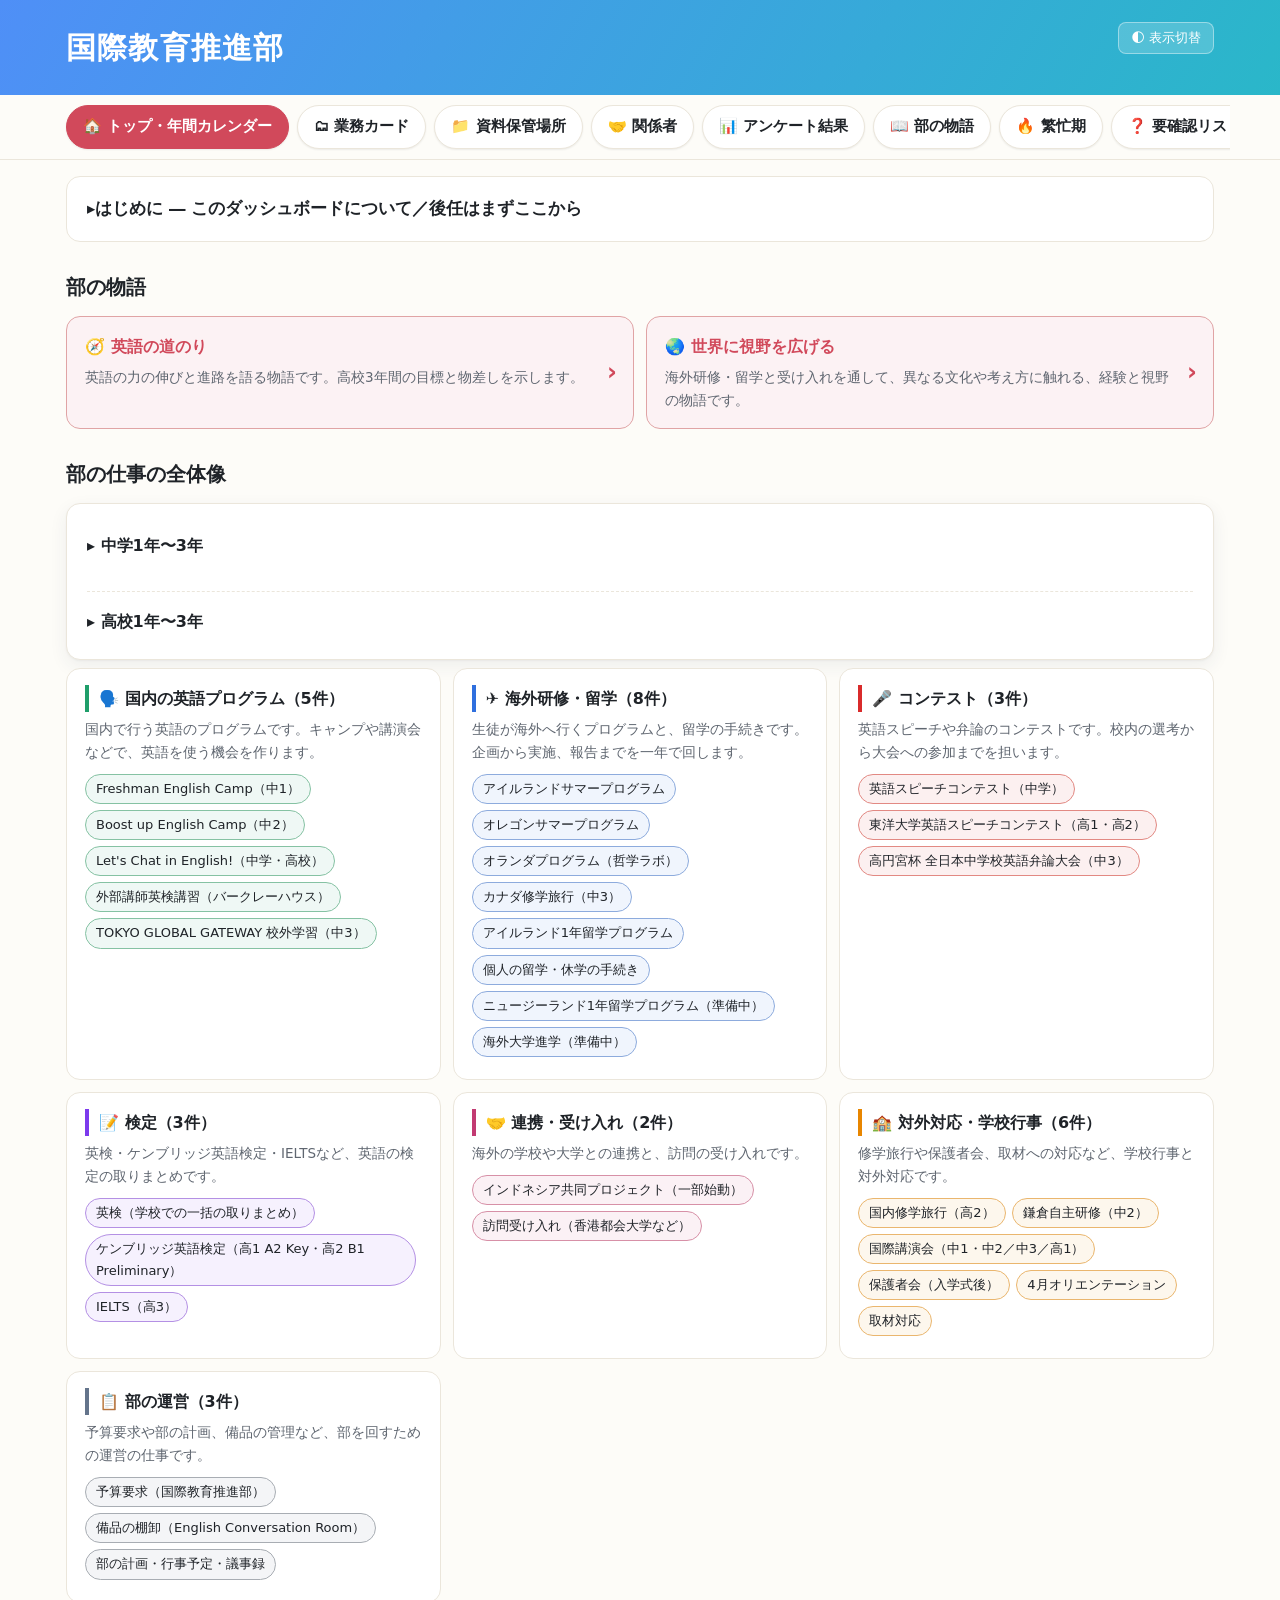
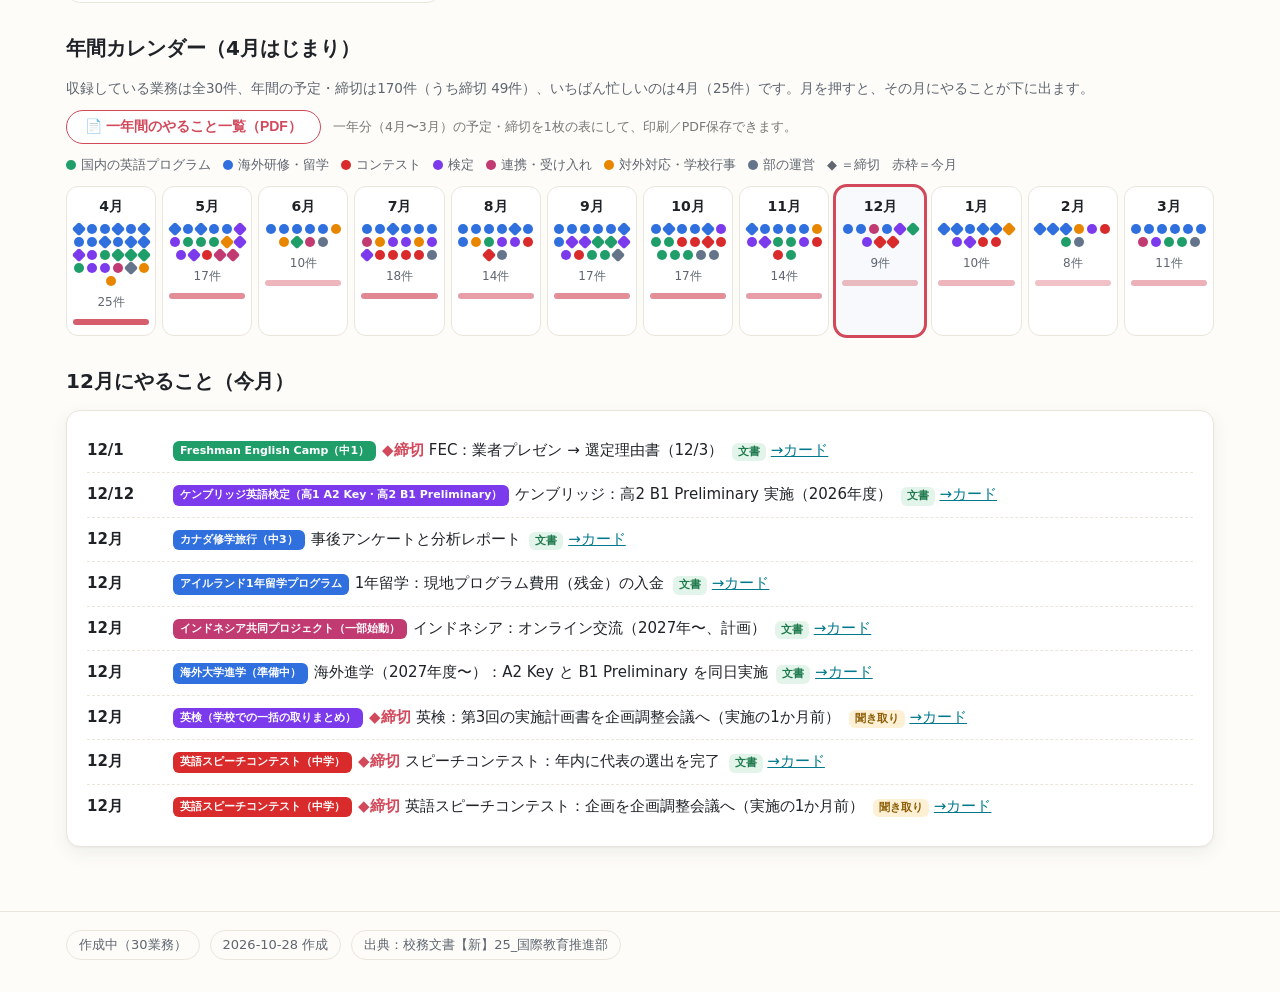
==== hdb-96WJHQErrHXxQ9Q8/kokusai.html @ f2237bbc "Publish handover dashboards" ====
<!doctype html>
<html lang="ja">
<head>
<meta charset="utf-8">
<meta name="viewport" content="width=device-width, initial-scale=1">
<title>国際教育推進部</title>
<link rel="icon" type="image/svg+xml" href="data:image/svg+xml,%3Csvg%20xmlns%3D%27http%3A%2F%2Fwww.w3.org%2F2000%2Fsvg%27%20viewBox%3D%270%200%2064%2064%27%3E%3Cdefs%3E%3ClinearGradient%20id%3D%27g%27%20x1%3D%270%27%20y1%3D%270%27%20x2%3D%271%27%20y2%3D%271%27%3E%3Cstop%20offset%3D%270%27%20stop-color%3D%27%234f8ff7%27%2F%3E%3Cstop%20offset%3D%271%27%20stop-color%3D%27%232ab7c9%27%2F%3E%3C%2FlinearGradient%3E%3C%2Fdefs%3E%3Crect%20width%3D%2764%27%20height%3D%2764%27%20rx%3D%2714%27%20fill%3D%27url%28%23g%29%27%2F%3E%3Cg%20fill%3D%27none%27%20stroke%3D%27%23fff%27%20stroke-width%3D%273%27%20stroke-linecap%3D%27round%27%3E%3Ccircle%20cx%3D%2732%27%20cy%3D%2732%27%20r%3D%2716%27%2F%3E%3Cellipse%20cx%3D%2732%27%20cy%3D%2732%27%20rx%3D%277.5%27%20ry%3D%2716%27%2F%3E%3Cpath%20d%3D%27M16%2032h32%27%2F%3E%3Cpath%20d%3D%27M19.5%2022.5h25%27%2F%3E%3Cpath%20d%3D%27M19.5%2041.5h25%27%2F%3E%3C%2Fg%3E%3C%2Fsvg%3E">
<link rel="preconnect" href="https://fonts.googleapis.com">
<link rel="preconnect" href="https://fonts.gstatic.com" crossorigin>
<link href="https://fonts.googleapis.com/css2?family=Fraunces:opsz,wght@9..144,600;9..144,700&family=Shippori+Mincho+B1:wght@600;800&family=Zen+Kaku+Gothic+New:wght@400;500;700;900&display=swap" rel="stylesheet">
<link rel="stylesheet" href="style.css">
</head>
<body>
<body>
<header class="hero"><div class="wrap"><button id="theme">🌓 表示切替</button>
  <h1 id="ttl"></h1>
  <p id="sub"></p>
</div></header>
<nav class="tabs"><div class="wrap" id="tabs"></div></nav>
<div class="wrap">
  <section class="view" id="v-top"></section>
  <section class="view" id="v-cards"></section>
  <section class="view" id="v-people"></section>
  <section class="view" id="v-survey"></section>
  <section class="view" id="v-busy"></section>
  <section class="view" id="v-todo"></section>
  <section class="view" id="v-src"></section>
  <section class="view" id="v-story"></section>
  <section class="view" id="v-horizon"></section>
</div>
<footer class="p-footer"><div class="wrap"><div class="meta" id="meta"></div></div></footer>
<dialog id="dlg"></dialog>
<script src="data_kokusai.js"></script>
<script src="story.js"></script>
<script src="app.js"></script>
</body>
</html>
---- hdb-96WJHQErrHXxQ9Q8/style.css ----
:root{
  --bg:#fdfcf8; --panel:#ffffff; --ink:#1f2328; --muted:#5f6670; --line:#ebe6db;
  --accent:#d1495b; --accent2:#00798c; --soft:#f7f9fc;
  --c-abroad:#2f6fde; --c-program:#1f9e6a; --c-contest:#c2410c; --c-test:#7c3aed;
  --c-partner:#0e7490; --c-admin:#64748b; --c-event:#b45309; --c-hr:#be185d; --c-subject:#1f9e6a; --c-eval:#7c3aed;
  --doc:#1f7a4d; --docbg:#e3f4ea; --hear:#8a5a00; --hearbg:#fdf0d5; --unk:#9b1c1c; --unkbg:#fde5e5;
  --shadow:0 1px 2px rgba(0,0,0,.04),0 6px 18px rgba(40,60,90,.07);
}
:root[data-theme="dark"]{
  --bg:#16181d; --panel:#1f232a; --ink:#e8e6e1; --muted:#a3a9b3; --line:#30353e; --soft:#242930;
  --doc:#7fd6a4; --docbg:#1d3a2a; --hear:#f2c46b; --hearbg:#3d3018; --unk:#ff9a9a; --unkbg:#3f1e1e;
  --shadow:0 1px 2px rgba(0,0,0,.3),0 4px 14px rgba(0,0,0,.3);
}
*{box-sizing:border-box}
body{margin:0;background:var(--bg);color:var(--ink);font-family:"Hiragino Sans","Yu Gothic UI","Meiryo",system-ui,sans-serif;line-height:1.7;font-size:15px}
a{color:var(--accent2)}
.wrap{max-width:1180px;margin:0 auto;padding:0 16px 64px}
header.hero{background:linear-gradient(120deg,var(--hero1),var(--hero2));color:#fff;padding:22px 0 18px;margin-bottom:0}
header.hero .wrap{padding-bottom:0}
.hero h1{margin:0 0 4px;font-size:30px;letter-spacing:.04em}
.hero p{margin:0;opacity:.92}
.hero .meta{margin-top:14px;display:flex;gap:10px;flex-wrap:wrap;font-size:13px}
.hero .meta span{background:rgba(255,255,255,.18);border-radius:999px;padding:3px 12px}
nav.tabs{position:sticky;top:0;z-index:5;background:var(--bg);border-bottom:1px solid var(--line);margin-bottom:10px}
nav.tabs .wrap{display:flex;gap:8px;overflow-x:auto;padding-top:10px;padding-bottom:10px;align-items:center}
nav.tabs button{border:1.5px solid var(--line);background:var(--panel);color:var(--ink);font:inherit;font-weight:600;padding:8px 16px;cursor:pointer;border-radius:999px;white-space:nowrap;box-shadow:0 1px 2px rgba(0,0,0,.07)}
nav.tabs button:hover{border-color:var(--accent);color:var(--accent)}
nav.tabs button.on{background:var(--accent);border-color:var(--accent);color:#fff}
section.view{display:none}
section.view.on{display:block}
h2{font-size:20px;margin:28px 0 12px}
.panel{background:var(--panel);border:1px solid var(--line);border-radius:14px;box-shadow:var(--shadow);padding:18px 20px}
.grid{display:grid;gap:14px}
.g3{grid-template-columns:repeat(auto-fill,minmax(300px,1fr))}
.kpis{display:grid;grid-template-columns:repeat(auto-fit,minmax(150px,1fr));gap:12px}
.kpi{background:var(--panel);border:1px solid var(--line);border-radius:14px;padding:14px 16px;box-shadow:var(--shadow)}
.kpi b{display:block;font-size:28px;line-height:1.2}
.kpi small{color:var(--muted)}
/* month ribbon */
.ribbon{display:grid;grid-template-columns:repeat(12,minmax(0,1fr));gap:6px}
.mon{background:var(--panel);border:1px solid var(--line);border-radius:12px;padding:8px 6px 10px;min-height:120px;cursor:pointer;transition:transform .12s}
.mon:hover{transform:translateY(-2px)}
.mon.now{outline:3px solid var(--accent);outline-offset:-1px}
.mon.sel{background:var(--soft)}
.mon h4{margin:0 0 6px;text-align:center;font-size:14px}
.mon .dots{display:flex;flex-wrap:wrap;gap:3px;justify-content:center}
.dot{width:10px;height:10px;border-radius:50%}
.dot.dl{border-radius:2px;transform:rotate(45deg)}
.mon .cnt{text-align:center;font-size:12px;color:var(--muted);margin-top:6px}
.heat{height:6px;border-radius:3px;margin-top:6px;background:var(--accent);opacity:.15}
@media (max-width:760px){.ribbon{grid-template-columns:repeat(6,minmax(0,1fr))}.mon{min-height:90px}}
.legend{display:flex;flex-wrap:wrap;gap:12px;font-size:13px;color:var(--muted);margin:10px 0}
.legend i{display:inline-block;width:10px;height:10px;border-radius:50%;margin-right:5px;vertical-align:middle}
ul.events{list-style:none;margin:0;padding:0}
ul.events li{display:grid;grid-template-columns:76px 1fr;gap:10px;padding:9px 0;border-bottom:1px dashed var(--line)}
ul.events li:last-child{border-bottom:0}
.when{font-weight:700;font-variant-numeric:tabular-nums}
.tag{display:inline-block;font-size:11px;font-weight:700;border-radius:6px;padding:1px 7px;margin-right:6px;color:#fff;vertical-align:1px}
.dlmark{color:var(--accent);font-weight:700}
/* cards */
.filters{display:flex;flex-wrap:wrap;gap:8px;margin-bottom:14px}
.chip{border:1px solid var(--line);background:var(--panel);color:var(--ink);border-radius:999px;padding:5px 13px;font:inherit;font-size:13px;cursor:pointer}
.chip.on{background:var(--ink);color:var(--bg);border-color:var(--ink)}
.card{background:var(--panel);border:1px solid var(--line);border-radius:16px;box-shadow:var(--shadow);overflow:hidden;cursor:pointer;display:flex;flex-direction:column;transition:transform .12s}
.card:hover{transform:translateY(-3px)}
.card .bar{height:6px}
.card .in{padding:14px 16px 16px;display:flex;flex-direction:column;gap:6px;flex:1}
.card h3{margin:0;font-size:17px;display:flex;gap:8px;align-items:center}
.card .emo{font-size:22px}
.card p{margin:0;color:var(--muted);font-size:14px}
.card .foot{margin-top:auto;display:flex;gap:6px;flex-wrap:wrap;font-size:12px}
.pill{border-radius:999px;padding:1px 9px;background:var(--soft);border:1px solid var(--line);color:var(--muted)}
.pill.warn{background:var(--unkbg);color:var(--unk);border-color:transparent}
/* detail */
dialog{border:0;border-radius:18px;padding:0;max-width:880px;width:calc(100% - 24px);background:var(--panel);color:var(--ink);box-shadow:0 20px 60px rgba(0,0,0,.35)}
dialog::backdrop{background:rgba(10,12,16,.55)}
.dhead{padding:22px 24px 16px;color:#fff}
.dhead h2{margin:0;font-size:22px}
.dhead p{margin:4px 0 0;opacity:.92}
.dbody{padding:6px 24px 24px;max-height:72vh;overflow:auto}
.dbody h3{font-size:16px;margin:22px 0 8px;padding-left:10px;border-left:4px solid var(--accent)}
.dbody h4{font-size:15px;margin:16px 0 6px}
.close{position:absolute;z-index:1;right:14px;top:12px;border:0;background:rgba(255,255,255,.2);color:#fff;border-radius:50%;width:34px;height:34px;font-size:18px;cursor:pointer}
ol.flow{list-style:none;margin:0;padding:0;counter-reset:s}
ol.flow li{position:relative;padding:4px 0 14px 44px;counter-increment:s}
ol.flow li::before{content:counter(s);position:absolute;left:0;top:2px;width:30px;height:30px;border-radius:50%;background:var(--accent2);color:#fff;display:grid;place-items:center;font-weight:700;font-size:13px}
ol.flow li::after{content:"";position:absolute;left:14px;top:34px;bottom:0;border-left:2px dotted var(--line)}
ol.flow li:last-child::after{display:none}
.fw{font-size:12px;color:var(--muted);font-weight:700}
.decide{display:inline-block;margin-top:4px;font-size:13px;background:var(--hearbg);color:var(--hear);border-radius:8px;padding:2px 9px}
.appr{display:inline-block;margin-top:4px;font-size:13px;background:var(--soft);border:1px solid var(--line);border-radius:8px;padding:1px 9px}
table{border-collapse:collapse;width:100%;font-size:14px}
th,td{border-bottom:1px solid var(--line);padding:7px 8px;text-align:left;vertical-align:top}
th{color:var(--muted);font-weight:600;font-size:13px}
.src{display:inline-block;font-size:11px;font-weight:700;border-radius:6px;padding:0 6px;margin-left:4px;white-space:nowrap}
.src.doc{background:var(--docbg);color:var(--doc)}
.src.hear{background:var(--hearbg);color:var(--hear)}
.src.unk{background:var(--unkbg);color:var(--unk)}
.path{font-family:ui-monospace,Consolas,monospace;font-size:12px;color:var(--muted);word-break:break-all}
.copy{border:1px solid var(--line);background:var(--soft);color:var(--ink);border-radius:6px;font-size:11px;padding:0 6px;cursor:pointer;margin-left:4px}
.note{background:var(--soft);border:1px solid var(--line);border-radius:10px;padding:10px 12px;margin:8px 0}
.callout{border-left:4px solid var(--accent);background:var(--soft);padding:10px 14px;border-radius:0 10px 10px 0;margin:10px 0;font-size:14px}
.toolbar{display:none}
.toolbar button{border:1px solid var(--line);background:var(--panel);color:var(--ink);border-radius:8px;padding:4px 10px;font:inherit;font-size:13px;cursor:pointer}
@media print{nav.tabs,.toolbar,.filters{display:none} section.view{display:block!important} .mon{min-height:auto}}
/* 英語の道のり（story.js） */
#v-story .panel{margin-bottom:14px}
.st-cover{background:var(--panel);border:1px solid var(--line);border-radius:16px;box-shadow:var(--shadow);padding:24px 26px;margin-bottom:14px}
.st-eyebrow{color:var(--accent2);font-weight:700;font-size:13px;letter-spacing:.06em}
.st-title{font-size:30px;margin:6px 0 2px}
.st-sub{color:var(--muted);font-weight:600}
.st-lead{margin:14px 0 18px}
.st-fig{margin:0;border:1px solid var(--line);border-radius:14px;overflow:hidden}
.st-fig img{display:block;width:100%;height:auto}
.st-fig figcaption{padding:8px 14px;font-size:13px;color:var(--muted)}
.st-head{margin:34px 0 14px}
.st-head h2{margin:2px 0 6px;font-size:23px}
.st-head p{margin:0;color:var(--muted)}
.st-kick{color:var(--accent);font-weight:700;font-size:12px;letter-spacing:.08em}
.st-h3{font-size:18px;margin:26px 0 12px}
.st-side{display:grid;grid-template-columns:minmax(0,3fr) minmax(0,2fr);gap:14px;align-items:start}
.st-side.st-even{grid-template-columns:repeat(2,minmax(0,1fr))}
.st-prose p:first-child{margin-top:0}
.st-prose p:last-child{margin-bottom:0}
.st-aside h3,.st-block h3{margin:0 0 8px;font-size:17px}
.st-list{margin:0;padding-left:1.2em}
.st-list li{margin:6px 0}
.st-support{margin:12px 0 0;font-size:14px;font-weight:700}
.st-aside ol.flow li{padding-bottom:10px}
.st-tiles{display:grid;gap:12px;margin-bottom:14px}
.st-t4{grid-template-columns:repeat(auto-fit,minmax(200px,1fr))}
.st-t3{grid-template-columns:repeat(auto-fit,minmax(260px,1fr))}
.st-tile{background:var(--panel);border:1px solid var(--line);border-radius:14px;box-shadow:var(--shadow);padding:14px 16px}
.st-tile b{display:block;font-size:18px;line-height:1.4}
.st-tile em{display:block;font-style:normal;font-weight:700;font-size:22px;color:var(--accent2)}
.st-tile p{margin:6px 0 0;font-size:14px;color:var(--muted)}
.st-tile small{display:block;margin-top:8px;color:var(--accent2);font-weight:700}
.st-tile.dark{background:linear-gradient(120deg,var(--hero1),var(--hero2));border-color:transparent;color:#fff}
.st-tile.dark p{color:#fff;opacity:.92}
.st-stack div{border-radius:10px;padding:10px 14px;margin-top:8px;font-size:14px}
.st-stack .top{background:var(--hearbg)}
.st-stack .mid{background:var(--docbg)}
.st-stack .base{background:var(--soft);border:1px solid var(--line)}
.st-quote{font-size:21px;font-weight:700;line-height:1.5;margin:0 0 8px;color:var(--accent2)}
.st-scroll{overflow-x:auto}
.st-scroll table{min-width:620px}
.st-scroll th small{font-weight:400}
.st-small{font-size:13px;color:var(--muted)}
/* ロードマップの学年切替 */
.st-grades>input{position:absolute;opacity:0;pointer-events:none}
.st-gtabs{display:flex;gap:8px;margin-bottom:12px}
.st-gtabs label{border:1px solid var(--line);background:var(--panel);border-radius:999px;padding:5px 16px;font-weight:600;cursor:pointer}
#st-r1:checked~.st-gtabs label[for=st-r1],#st-r2:checked~.st-gtabs label[for=st-r2],#st-r3:checked~.st-gtabs label[for=st-r3]{background:var(--ink);color:var(--bg);border-color:var(--ink)}
.st-g{display:none}
#st-r1:checked~.st-g1,#st-r2:checked~.st-g2,#st-r3:checked~.st-g3{display:block}
.st-step{color:var(--accent);font-weight:700;font-size:13px}
.st-g h3{margin:2px 0 4px;font-size:21px}
.st-tag{display:inline-block;background:var(--soft);border:1px solid var(--line);border-radius:8px;padding:1px 10px;font-size:13px;margin-bottom:12px}
.st-aim{background:var(--docbg);border-radius:12px;padding:12px 14px}
.st-aim small{font-weight:700;color:var(--doc)}
.st-aim b{display:block;font-size:17px;line-height:1.5}
.st-aim p{margin:8px 0 0;font-size:14px}
/* 物差し */
.st-scale{overflow-x:auto;padding-bottom:4px}
.st-bands{display:grid;grid-template-columns:repeat(5,1fr);min-width:560px;border-radius:12px;overflow:hidden}
.st-bands div{padding:10px 4px;text-align:center;color:#fff}
.st-bands div:nth-child(1){background:#6f8ba3}
.st-bands div:nth-child(2){background:#3f7a8a}
.st-bands div:nth-child(3){background:#12796b}
.st-bands div:nth-child(4){background:#1a5e55}
.st-bands div:nth-child(5){background:#163a5f}
.st-bands b{display:block;font-size:20px;line-height:1.3}
.st-bands small{display:block;opacity:.85;font-size:12px}
.st-bands span{font-size:12px;font-weight:700}
.st-marks{position:relative;min-width:560px;height:58px;margin-bottom:6px}
.st-marks span{position:absolute;top:6px;max-width:150px;transform:translateX(-50%);padding-top:6px;text-align:center;font-size:12px;line-height:1.35;color:var(--muted)}
.st-marks span::before{content:"";position:absolute;top:0;left:50%;height:5px;border-left:2px solid var(--ink)}
.st-pills{display:flex;flex-wrap:wrap;gap:8px}
.st-pills span{background:var(--soft);border:1px solid var(--line);border-radius:999px;padding:2px 12px;font-size:13px;font-weight:600}
/* 大学リスト */
.st-unis{display:grid;grid-template-columns:repeat(auto-fill,minmax(340px,1fr));gap:14px;align-items:start}
#v-story .st-uni{margin:0}
.st-uni h4{margin:0 0 6px;font-size:17px}
.st-uni h5,.st-entry h5{margin:10px 0 2px;font-size:14px}
.st-uni p{margin:0;font-size:14px}
.st-uni p.st-from{margin-top:8px}
.st-from{display:block;font-size:12px;color:var(--muted)}
.st-chips{display:flex;flex-wrap:wrap;gap:6px}
.st-chip{display:inline-block;border-radius:999px;padding:0 10px;font-size:12px;font-weight:700}
.st-chip.cat{background:var(--soft);border:1px solid var(--line)}
.st-chip.ok{background:var(--docbg);color:var(--doc)}
.st-chip.warn{background:var(--hearbg);color:var(--hear)}
.st-chip.no{background:var(--unkbg);color:var(--unk)}
.st-tier b,.st-tierlabel{font-weight:700}
.st-tier.t1 b,.st-tierlabel.t1{color:var(--accent)}
.st-tier.t2 b,.st-tierlabel.t2{color:var(--accent2)}
.st-tier.t3 b,.st-tierlabel.t3{color:var(--doc)}
.st-country summary,.st-faq summary{cursor:pointer;font-weight:600}
.st-country summary b{font-size:17px}
.st-country[open] summary,.st-faq details[open] summary{margin-bottom:8px}
.st-entry{display:grid;grid-template-columns:84px minmax(0,1fr);gap:10px;padding:10px 0;border-bottom:1px dashed var(--line);font-size:14px}
.st-entry:last-child{border-bottom:0}
.st-entry h5{margin-top:0}
.st-entry p{margin:2px 0}
.st-steps{display:grid;grid-template-columns:1fr auto 1fr auto 1fr;gap:10px;align-items:center}
.st-steps div{background:var(--soft);border:1px solid var(--line);border-radius:10px;padding:10px 12px}
.st-steps p{margin:4px 0 0;font-size:14px}
.st-steps i{font-style:normal;color:var(--muted)}
#v-story .st-faq details{margin-bottom:8px;padding:12px 18px}
.st-faq p{margin:0}
.st-close{background:linear-gradient(120deg,var(--hero1),var(--hero2));color:#fff;border-radius:16px;padding:24px 26px;margin-top:34px}
.st-close h2{margin:0 0 8px}
.st-close p{margin:8px 0 0}
.st-foot{margin-top:14px;font-size:12px;color:var(--muted)}
.st-foot p{margin:6px 0 0}
@media (max-width:760px){.st-side,.st-side.st-even{grid-template-columns:minmax(0,1fr)}.st-unis{grid-template-columns:minmax(0,1fr)}.st-steps{grid-template-columns:minmax(0,1fr)}.st-steps i{display:none}.st-entry{grid-template-columns:minmax(0,1fr);gap:2px}}
@media print{.st-gtabs{display:none} .st-g{display:block!important}}
.st-fees{margin-top:14px;display:grid;gap:7px}
.st-feehead{font-size:12px;font-weight:700;color:var(--muted);margin-top:8px}
.st-feebar{display:grid;grid-template-columns:minmax(0,15em) minmax(0,1fr) 6.5em;gap:10px;align-items:center;font-size:13px}
.st-feetrack{height:14px;background:var(--soft);border-radius:999px;overflow:hidden}
.st-feetrack span{display:block;height:100%;background:var(--accent2);border-radius:999px}
.st-feebar.jp .st-feetrack span{background:var(--c-event)}
.st-feeval{font-weight:700;text-align:right;white-space:nowrap}
@media (max-width:760px){.st-feebar{grid-template-columns:minmax(0,1fr) 6.5em}.st-feetrack{grid-column:1/-1;order:3}}

/* 繁忙期タブ */
.bz-periods{grid-template-columns:repeat(auto-fit,minmax(280px,1fr))}
.bz-t{margin:0 0 6px;font-size:15px}
.bz-periods p{margin:0;font-size:14px}
@media (max-width:600px){.bz-stack,.bz-stack tbody{display:block}.bz-stack tr:first-child{display:none}.bz-stack tr{display:block;padding:10px 0;border-bottom:1px solid var(--line)}.bz-stack td{display:block;border:0;padding:2px 0}}

/* ヘッダー内の表示切替とフッター（作成中・作成日・出典はフッターへ） */
header.hero .wrap{position:relative}
#theme{position:absolute;top:0;right:16px;background:rgba(255,255,255,.18);color:#fff;border:1px solid rgba(255,255,255,.4);border-radius:8px;padding:4px 12px;font:inherit;font-size:13px;cursor:pointer}
footer.p-footer{border-top:1px solid var(--line);padding:18px 0 8px;color:var(--muted);font-size:13px}
footer.p-footer .wrap{padding-bottom:24px}
footer.p-footer .meta{display:flex;gap:10px;flex-wrap:wrap}
footer.p-footer .meta span{border:1px solid var(--line);border-radius:999px;padding:3px 12px}
/* トップ画面（明言文・部のストーリー・入口・全体像） */
.p-statement{background:var(--panel);border:1px solid var(--line);border-radius:14px;padding:20px 22px;margin:16px 0 6px}
.p-note{margin:14px 0 0;padding-top:12px;border-top:1px dashed var(--line);font-size:13px;color:var(--muted)}
.p-statement h2{font-size:21px;line-height:1.5;margin:0 0 10px}
.p-statement p{color:var(--muted);line-height:1.8;margin:0}
.p-intro{background:var(--panel);border:1px solid var(--line);border-radius:14px;padding:16px 20px;margin:16px 0 6px}
.p-intro>summary{cursor:pointer;font-size:16.5px;font-weight:700;list-style:none;padding:2px 0}
.p-intro>summary::-webkit-details-marker{display:none}
.p-intro>summary::before{content:"\25B8 "}
.p-intro[open ]>summary::before{content:"\25BE "}
.p-intro .p-statement{background:none;border:none;border-radius:0;padding:10px 0 0;margin:0}
.p-intro-sub{font-size:16px;margin:16px 0 2px}
.p-steps,.p-stories{display:grid;grid-template-columns:repeat(auto-fit,minmax(230px,1fr));gap:12px;margin:8px 0 4px}
.p-step{display:flex;flex-direction:column;justify-content:flex-start;text-align:left;background:var(--panel);border:1px solid var(--line);border-radius:14px;padding:16px 18px;cursor:pointer;font:inherit;color:inherit}
.p-story{position:relative;display:flex;flex-direction:column;justify-content:flex-start;text-align:left;background:color-mix(in srgb,var(--accent) 7%,var(--panel));border:1px solid color-mix(in srgb,var(--accent) 42%,var(--line));border-radius:14px;padding:16px 42px 16px 18px;cursor:pointer;font:inherit;color:inherit}
.p-story::after{content:"›";position:absolute;right:16px;top:50%;transform:translateY(-50%);font-size:24px;font-weight:700;color:var(--accent);line-height:1}
.p-step:hover{border-color:var(--accent)}
.p-story:hover{border-color:var(--accent);background:color-mix(in srgb,var(--accent) 13%,var(--panel))}
.p-step b{display:block;font-size:16px;margin-bottom:6px}
.p-story b{display:block;font-size:16px;margin-bottom:6px;color:var(--accent)}
.p-step span,.p-story span{color:var(--muted);font-size:13.5px;line-height:1.7}
.p-map{display:grid;grid-template-columns:repeat(auto-fit,minmax(300px,1fr));gap:12px;margin:8px 0 4px}
.p-group{background:var(--panel);border:1px solid var(--line);border-radius:14px;padding:16px 18px}
.p-group h3{margin:0 0 6px;font-size:16px;border-left:4px solid var(--gc,var(--line));padding-left:10px}
.p-group p{color:var(--muted);font-size:13.5px;line-height:1.7;margin:0 0 10px}
.p-links a{display:inline-block;margin:0 6px 6px 0;padding:3px 10px;border:1px solid color-mix(in srgb,var(--gc,var(--line)) 50%,var(--line));background:color-mix(in srgb,var(--gc,var(--panel)) 7%,var(--panel));border-radius:999px;font-size:13px;text-decoration:none;color:inherit}
.p-links a:hover{border-color:var(--gc,var(--accent))}
.p-stats{color:var(--muted);font-size:13.5px;margin:6px 0 0}

/* ===== 英語の道のり（単体ページのデザインを #v-story にスコープして再現） ===== */
#v-story{
  color-scheme: light dark;
  --bg:#fbfaf7;
  --surface:#ffffff;
  --surface2:#eef4f1;
  --ink:#16222e;
  --ink2:#3d4f5f;
  --muted:#677a89;
  --line:#d9e2dd;
  --navy:#17365d;
  --navy-deep:#10263f;
  --teal:#0f766e;
  --teal-soft:#dcefeb;
  --amber:#c07f1f;
  --amber-soft:#f7e8cf;
  --rose:#b4533f;
  --shadow:0 18px 44px rgba(16,38,63,.10);
  --radius:18px;
}
@media (prefers-color-scheme: dark) and (max-width:0px){#v-story{
    --bg:#0d1620;
    --surface:#152231;
    --surface2:#182a3a;
    --ink:#eef3f6;
    --ink2:#c3d0da;
    --muted:#93a6b4;
    --line:#2b4154;
    --navy:#7fb0e0;
    --navy-deep:#0a1826;
    --teal:#4cc2b4;
    --teal-soft:#173c38;
    --amber:#e2a84e;
    --amber-soft:#3a2d16;
    --rose:#e08a76;
    --shadow:0 18px 44px rgba(0,0,0,.35);
  }

}
#v-story *{box-sizing:border-box}
#v-story{scroll-behavior:smooth}
#v-story{margin:0;background:var(--bg);color:var(--ink);font-family:"Zen Kaku Gothic New",system-ui,-apple-system,"Hiragino Kaku Gothic ProN",sans-serif;line-height:1.75;-webkit-font-smoothing:antialiased}
#v-story img{max-width:100%;display:block}
#v-story .wrap{max-width:1120px;margin:0 auto;padding:0 20px}
#v-story h1,#v-story h2,#v-story h3{font-family:"Shippori Mincho B1",serif;line-height:1.35;margin:0}
#v-story p{margin:0}
#v-story a{color:var(--teal)}
#v-story /* ---------- hero ---------- */
.hero{padding:44px 0 0}
#v-story .hero-kicker{display:flex;align-items:center;gap:12px;color:var(--teal);font-weight:900;font-size:.82rem;letter-spacing:.14em}
#v-story .hero-kicker::after{content:"";height:1px;flex:1;background:var(--line)}
#v-story .hero h1{font-size:clamp(2rem,5.6vw,3.4rem);font-weight:800;margin:16px 0 6px;letter-spacing:.01em}
#v-story .hero h1 .accent{color:var(--teal)}
#v-story .hero .en{font-family:"Fraunces",serif;font-size:clamp(.95rem,2vw,1.1rem);color:var(--muted);letter-spacing:.06em;margin-bottom:18px}
#v-story .hero .lead{font-size:clamp(1rem,2.2vw,1.13rem);color:var(--ink2)}
#v-story .hero .lead strong{color:var(--ink)}
#v-story .hero-img{margin:28px 0 0;border-radius:22px;overflow:hidden;box-shadow:var(--shadow);border:1px solid var(--line)}
#v-story .hero-img img{width:100%;height:auto}
#v-story .hero-img figcaption{margin:0;padding:10px 16px;background:var(--surface);font-size:.82rem;color:var(--muted)}
#v-story figure{margin:0}
#v-story /* key facts strip */
.facts{display:grid;grid-template-columns:repeat(4,1fr);gap:12px;margin:22px 0 8px}
#v-story .fact{background:var(--surface);border:1px solid var(--line);border-radius:14px;padding:16px 16px 13px}
#v-story .fact .num{font-family:"Fraunces",serif;font-size:1.55rem;font-weight:700;color:var(--navy);line-height:1.15}
#v-story .fact .num small{font-size:.85rem}
#v-story .fact .lbl{font-size:.83rem;color:var(--ink2);margin-top:4px;line-height:1.55}
#v-story .fact.hl{background:var(--navy-deep);border-color:var(--navy-deep)}
#v-story .fact.hl .num{color:#f2b95e}
#v-story .fact.hl .lbl{color:#d7e3ee}
#v-story /* ---------- sections ---------- */
section{padding:52px 0 6px}
#v-story .sec-head{margin-bottom:22px}
#v-story .sec-head .no{font-family:"Fraunces",serif;color:var(--amber);font-weight:700;font-size:.95rem;letter-spacing:.12em}
#v-story .sec-head h2{font-size:clamp(1.45rem,3.6vw,2rem);font-weight:800;margin-top:4px}
#v-story .sec-head p{color:var(--ink2);margin-top:8px}
#v-story .card{background:var(--surface);border:1px solid var(--line);border-radius:var(--radius);box-shadow:var(--shadow)}
#v-story /* story */
.story{display:grid;grid-template-columns:1.15fr .85fr;gap:18px;align-items:stretch}
#v-story .story .main{padding:28px}
#v-story .story .main p+p{margin-top:14px}
#v-story .story .main p{color:var(--ink2)}
#v-story .story .main strong{color:var(--ink)}
#v-story .story .side{background:var(--teal-soft);border:1px solid var(--line);border-radius:var(--radius);padding:24px}
#v-story .story .side h3{font-size:1.05rem;margin-bottom:10px;color:var(--ink)}
#v-story .story .side ul{margin:0;padding:0;list-style:none}
#v-story .story .side li{padding:9px 0;border-top:1px dashed var(--line);font-size:.93rem;color:var(--ink2)}
#v-story .story .side li:first-of-type{border-top:none}
#v-story .story .side b{color:var(--ink)}
#v-story /* roadmap tabs */
.tabs{display:flex;gap:8px;flex-wrap:wrap;margin-bottom:14px}
#v-story .tab{appearance:none;border:1px solid var(--line);background:var(--surface);color:var(--ink2);border-radius:999px;padding:10px 20px;font:inherit;font-weight:700;font-size:.95rem;cursor:pointer;transition:background .15s,color .15s,border-color .15s}
#v-story .tab .yr{font-family:"Fraunces",serif;margin-right:6px}
#v-story .tab[aria-selected="true"]{background:var(--navy-deep);color:#fff;border-color:var(--navy-deep)}
#v-story .tab:focus-visible{outline:3px solid var(--amber);outline-offset:2px}
#v-story .panel{display:none}
#v-story .panel.active{display:block}
#v-story .panel-inner{display:grid;grid-template-columns:.9fr 1.1fr;gap:0;overflow:hidden}
#v-story .panel .left{padding:28px;background:var(--surface2)}
#v-story .panel .right{padding:28px}
#v-story .panel .stage{font-family:"Fraunces",serif;font-size:.85rem;letter-spacing:.14em;color:var(--amber);font-weight:700}
#v-story .panel h3{font-size:1.4rem;margin:6px 0 10px}
#v-story .panel .exam{display:inline-block;background:var(--teal-soft);color:var(--ink);border-radius:8px;padding:4px 12px;font-weight:900;font-size:.9rem;margin-bottom:12px}
#v-story .panel p{color:var(--ink2)}
#v-story .panel ul{margin:14px 0 0;padding:0;list-style:none}
#v-story .panel li{position:relative;padding:7px 0 7px 26px;color:var(--ink2);border-top:1px dashed var(--line);font-size:.95rem}
#v-story .panel li:first-child{border-top:none}
#v-story .panel li::before{content:"";position:absolute;left:2px;top:15px;width:9px;height:9px;border-radius:50%;background:var(--teal)}
#v-story .panel li b{color:var(--ink)}
#v-story .target{margin-top:16px;background:var(--amber-soft);border-radius:12px;padding:14px 16px}
#v-story .target .t-lbl{font-size:.78rem;font-weight:900;letter-spacing:.1em;color:var(--amber)}
#v-story .target .t-val{font-weight:900;font-size:1.05rem;margin-top:2px}
#v-story .target .t-note{font-size:.85rem;color:var(--ink2)}
#v-story /* scale */
.scale-card{padding:26px 28px}
#v-story .scale-track{display:flex;border-radius:12px;overflow:hidden;border:1px solid var(--line);margin-top:8px}
#v-story .seg{flex:1;padding:14px 10px 12px;text-align:center;color:#fff;transition:filter .15s, transform .15s}
#v-story .seg .cefr{font-family:"Fraunces",serif;font-weight:700;font-size:1.3rem;line-height:1.1}
#v-story .seg .ces{font-size:.78rem;opacity:.92}
#v-story .seg .exam-name{font-size:.8rem;font-weight:700;margin-top:3px}
#v-story .seg[data-level="A2"]{background:#7d9db5}
#v-story .seg[data-level="B1"]{background:#3e7d8c}
#v-story .seg[data-level="B2"]{background:#0f766e}
#v-story .seg[data-level="C1"]{background:#175e54}
#v-story .seg[data-level="C2"]{background:#17365d}
#v-story .seg.dim{filter:saturate(.25) brightness(1.12);opacity:.55}
#v-story .scale-marks{position:relative;height:2.1em;font-size:.8rem;color:var(--muted);margin-top:6px}
#v-story .scale-marks span{position:absolute;top:0;transform:translateX(-50%);white-space:nowrap;text-align:center}
#v-story .scale-marks span::before{content:"";display:block;width:1px;height:6px;background:var(--muted);margin:0 auto 2px}
@media (max-width:560px){#v-story .scale-marks{height:3.6em;font-size:.72rem}
#v-story .scale-marks span[data-line="2"]{top:1.8em}

}
#v-story .scale-note{font-size:.88rem;color:var(--ink2);margin-top:14px}
#v-story .scale-legend{display:flex;gap:8px;flex-wrap:wrap;margin-top:14px}
#v-story .chip{font-size:.8rem;font-weight:700;border:1px solid var(--line);background:var(--surface2);border-radius:999px;padding:4px 12px;color:var(--ink2)}
#v-story .chip b{color:var(--teal)}
#v-story /* compare */
.table-wrap{overflow:hidden}
#v-story table{width:100%;border-collapse:collapse;font-size:.94rem}
#v-story th,#v-story td{padding:14px 16px;text-align:left;vertical-align:top;border-top:1px solid var(--line)}
#v-story thead th{border-top:none;background:var(--surface2);font-size:.95rem}
#v-story thead th .sub{display:block;font-weight:500;font-size:.8rem;color:var(--muted)}
#v-story tbody th{width:9.5em;color:var(--ink);font-weight:900;background:transparent}
#v-story td{color:var(--ink2)}
#v-story td b{color:var(--ink)}
#v-story .verdict{margin-top:16px;background:var(--surface);border:1px solid var(--line);border-radius:var(--radius);padding:22px 26px;display:grid;grid-template-columns:auto 1fr;gap:18px;align-items:center}
#v-story .verdict .big{font-family:"Shippori Mincho B1",serif;font-weight:800;font-size:1.25rem;color:var(--navy);white-space:nowrap}
#v-story .verdict p{color:var(--ink2)}
#v-story /* exits */
.exits{display:grid;grid-template-columns:repeat(3,1fr);gap:14px}
#v-story .exit{padding:24px}
#v-story .exit .ic{width:46px;height:46px;border-radius:12px;background:var(--teal-soft);display:grid;place-items:center;margin-bottom:14px}
#v-story .exit .ic svg{width:24px;height:24px;stroke:var(--teal)}
#v-story .exit h3{font-size:1.08rem;margin-bottom:8px}
#v-story .exit p{color:var(--ink2);font-size:.93rem}
#v-story .exit .tag{display:inline-block;margin-top:12px;font-size:.78rem;font-weight:900;color:var(--amber);letter-spacing:.06em}
#v-story /* support */
.support{display:grid;grid-template-columns:repeat(3,1fr);gap:14px}
#v-story .sup{padding:22px;text-align:left}
#v-story .sup .yen{font-family:"Fraunces",serif;font-size:1.7rem;font-weight:700;color:var(--navy);line-height:1.2}
#v-story .sup h3{font-size:1.02rem;margin:4px 0 6px}
#v-story .sup p{color:var(--ink2);font-size:.9rem}
#v-story .sup.free{background:var(--teal-soft)}
#v-story .sup.free .yen{color:var(--teal)}
#v-story /* fee flow */
.flow{margin-top:14px;padding:24px 26px}
#v-story .flow h3{font-size:1.05rem;margin-bottom:14px}
#v-story .flow ol{margin:0;padding:0;list-style:none;display:grid;grid-template-columns:1fr auto 1fr auto 1fr;gap:12px;align-items:stretch}
#v-story .flow li{background:var(--surface2);border-radius:12px;padding:14px 16px;font-size:.9rem;line-height:1.65;color:var(--ink2)}
#v-story .flow li b{display:block;font-size:.95rem;color:var(--ink);margin-bottom:4px}
#v-story .flow .arrow{align-self:center;color:var(--amber);font-weight:900;font-size:1.15rem;background:none;padding:0}
#v-story /* faq */
.faq details{background:var(--surface);border:1px solid var(--line);border-radius:14px;padding:0 20px;margin-bottom:10px}
#v-story .faq summary{cursor:pointer;font-weight:900;padding:16px 0;list-style:none;display:flex;justify-content:space-between;gap:12px;align-items:center}
#v-story .faq summary::-webkit-details-marker{display:none}
#v-story .faq summary::after{content:"＋";color:var(--teal);font-weight:900;flex:none}
#v-story .faq details[open ] summary::after{content:"－"}
#v-story .faq details p{color:var(--ink2);padding:0 0 18px;font-size:.94rem}
#v-story .faq details p strong{color:var(--ink)}
#v-story /* closing */
.closing{margin:54px 0 0;background:var(--navy-deep);color:#eaf1f7;border-radius:22px;padding:34px 30px;box-shadow:var(--shadow)}
#v-story .closing h2{color:#fff;font-size:clamp(1.3rem,3.2vw,1.7rem);margin-bottom:12px}
#v-story .closing p{color:#c9d8e5}
#v-story .closing p+p{margin-top:10px}
#v-story .closing strong{color:#f2b95e}
#v-story /* pdf download */
.pdf-dl{margin:26px 0 0;display:flex;flex-wrap:wrap;gap:12px;align-items:center;background:var(--surface);border:1px solid var(--line);border-radius:var(--radius);padding:20px 24px}
#v-story .pdf-dl .t{font-weight:900;font-family:"Shippori Mincho B1",serif;font-size:1.05rem}
#v-story .pdf-dl .d{color:var(--ink2);font-size:.9rem;flex:1;min-width:220px}
#v-story .pdf-dl a.btn{display:inline-block;background:var(--navy-deep);color:#fff;text-decoration:none;font-weight:900;font-size:.92rem;border-radius:999px;padding:11px 22px}
#v-story .pdf-dl a.btn:focus-visible{outline:3px solid var(--amber);outline-offset:2px}
#v-story footer{padding:26px 0 44px;color:var(--muted);font-size:.82rem}
#v-story footer p+p{margin-top:6px}
#v-story /* ---------- university lists ---------- */
.update-box{border:1px solid var(--line);border-left:5px solid var(--amber);background:var(--surface);border-radius:12px;padding:16px 20px;margin-bottom:18px;font-size:.9rem;color:var(--ink2)}
#v-story .update-box b{color:var(--ink)}
#v-story .stat-row{display:grid;grid-template-columns:repeat(3,1fr);gap:12px;margin-bottom:14px}
#v-story .stat{background:var(--surface);border:1px solid var(--line);border-radius:14px;padding:16px}
#v-story .stat .n{font-family:"Fraunces",serif;font-size:1.5rem;font-weight:700;color:var(--navy);line-height:1.2}
#v-story .stat p{font-size:.86rem;color:var(--ink2);margin-top:4px}
#v-story .grade-row{display:grid;grid-template-columns:repeat(3,1fr);gap:12px;margin-bottom:18px}
#v-story .grade{background:var(--surface2);border-radius:12px;padding:14px 16px;font-size:.88rem;color:var(--ink2)}
#v-story .grade b{display:block;color:var(--ink);font-size:.95rem;margin-bottom:3px}
#v-story .grade .big{font-family:"Fraunces",serif;font-size:1.3rem;color:var(--teal);font-weight:700}
#v-story .filters{display:flex;gap:8px;flex-wrap:wrap;margin:6px 0 16px}
#v-story .fbtn{appearance:none;border:1px solid var(--line);background:var(--surface);color:var(--ink2);border-radius:999px;padding:8px 16px;font:inherit;font-weight:700;font-size:.86rem;cursor:pointer}
#v-story .fbtn[aria-pressed="true"]{background:var(--navy-deep);color:#fff;border-color:var(--navy-deep)}
#v-story .fbtn:focus-visible{outline:3px solid var(--amber);outline-offset:2px}
#v-story .uni-group{font-family:"Shippori Mincho B1",serif;font-size:1.15rem;font-weight:800;margin:22px 0 12px}
#v-story .uni-grid{display:grid;grid-template-columns:1fr 1fr;gap:12px}
#v-story .uni{background:var(--surface);border:1px solid var(--line);border-radius:14px;padding:16px 18px}
#v-story .uni[hidden]{display:none}
#v-story .uni h4{margin:0 0 6px;font-size:1rem;font-family:"Zen Kaku Gothic New",sans-serif;font-weight:900}
#v-story .uni .tags{display:flex;gap:6px;flex-wrap:wrap;margin-bottom:8px}
#v-story .badge{font-size:.72rem;font-weight:900;border-radius:999px;padding:2px 9px;letter-spacing:.03em}
#v-story .badge.gen{background:var(--amber-soft);color:var(--amber)}
#v-story .badge.rec{background:var(--teal-soft);color:var(--teal)}
#v-story .badge.cam-yes{background:#dcefe4;color:#14663f}
#v-story .badge.cam-no{background:#f6e0da;color:#9c3a28}
#v-story .badge.cam-unk{background:var(--surface2);color:var(--muted)}
@media (prefers-color-scheme: dark) and (max-width:0px){#v-story .badge.cam-yes{background:#173c2e;color:#7fd6a8}
#v-story .badge.cam-no{background:#40231d;color:#e8a08e}}
#v-story .uni dl{margin:0;font-size:.86rem;color:var(--ink2);line-height:1.65}
#v-story .uni dt{font-weight:900;color:var(--ink);margin-top:6px}
#v-story .uni dd{margin:0}
#v-story .uni .src{margin-top:10px;font-size:.76rem}
#v-story .uni .src a{color:var(--muted);text-decoration:underline}
#v-story details.country{background:var(--surface);border:1px solid var(--line);border-radius:14px;margin-bottom:10px;padding:0 20px}
#v-story details.country summary{cursor:pointer;font-weight:900;padding:16px 0;list-style:none;display:flex;justify-content:space-between;gap:12px;align-items:center;font-family:"Shippori Mincho B1",serif;font-size:1.05rem}
#v-story details.country summary::-webkit-details-marker{display:none}
#v-story details.country summary::after{content:"＋";color:var(--teal);font-weight:900;flex:none;font-family:"Zen Kaku Gothic New",sans-serif}
#v-story details.country[open ] summary::after{content:"－"}
#v-story .country-body{padding:0 0 18px}
#v-story .country-note{font-size:.9rem;color:var(--ink2);background:var(--surface2);border-radius:10px;padding:12px 14px;margin-bottom:12px}
#v-story .ov-row{display:grid;grid-template-columns:4.2em 1fr;gap:4px 12px;padding:10px 0;border-top:1px dashed var(--line);font-size:.88rem;color:var(--ink2)}
#v-story .ov-row:first-of-type{border-top:none}
#v-story .ov-row .lv{font-weight:900;color:var(--amber);font-size:.8rem;padding-top:2px}
#v-story .ov-row .lv.fit{color:var(--teal)}
#v-story .ov-row .lv.safe{color:var(--navy)}
#v-story .ov-row b{color:var(--ink)}
#v-story .ov-row .meta{display:block;font-size:.84rem}
#v-story .cross{display:grid;grid-template-columns:1fr 1fr;gap:12px;margin-bottom:18px}
#v-story .cross .card{padding:20px 22px}
#v-story .cross h3{font-size:1rem;margin-bottom:8px}
#v-story .cross p,#v-story .cross li{font-size:.88rem;color:var(--ink2)}
#v-story .cross ul{margin:0;padding-left:1.2em}
#v-story .cef-table{font-size:.88rem}
#v-story /* fee comparison (Japan vs overseas) */
.fee-cmp{padding:26px 28px;margin-bottom:18px}
#v-story .fee-cmp h3{font-size:1.15rem;margin-bottom:8px}
#v-story .fee-cmp .intro{font-size:.92rem;color:var(--ink2)}
#v-story .fee-cmp .src-note{font-size:.82rem;color:var(--muted);margin-top:12px}
#v-story .fee-bars{margin-top:20px;display:grid;gap:9px}
#v-story .fee-bars .fb-head{font-size:.8rem;font-weight:900;letter-spacing:.08em;color:var(--muted);margin-top:8px}
#v-story .fee-bars .fb-head:first-child{margin-top:0}
#v-story .fee-bar{display:grid;grid-template-columns:15em 1fr 7em;gap:12px;align-items:center;font-size:.88rem}
#v-story .fee-bar .fb-name{color:var(--ink2);line-height:1.45}
#v-story .fee-bar .fb-name b{color:var(--ink)}
#v-story .fee-bar .fb-track{height:16px;background:var(--surface2);border-radius:999px;overflow:hidden}
#v-story .fee-bar .fb-fill{height:100%;background:var(--teal);border-radius:999px}
#v-story .fee-bar.jp .fb-fill{background:var(--amber)}
#v-story .fee-bar .fb-val{font-family:"Fraunces",serif;font-weight:700;text-align:right;color:var(--ink);white-space:nowrap}
@media (max-width:640px){#v-story .fee-bar{grid-template-columns:1fr 7.2em;grid-template-rows:auto auto}
#v-story .fee-bar .fb-val{font-size:.9rem}
#v-story .fee-bar .fb-track{grid-column:1/-1;order:3}
#v-story .fee-cmp{padding:20px}}
@media (max-width:860px){#v-story .uni-grid,#v-story .stat-row,#v-story .grade-row,#v-story .cross{grid-template-columns:1fr}}
@media (max-width:700px){#v-story .table-wrap thead tr,#v-story .table-wrap tbody tr{display:grid;grid-template-columns:1fr 1fr 1fr}
#v-story .table-wrap thead th:first-child{display:none}
#v-story .table-wrap tbody th{grid-column:1/-1;width:auto;background:var(--surface2)}
#v-story .table-wrap th,#v-story .table-wrap td{padding:10px 8px;font-size:.82rem;line-height:1.55}

}
@media (max-width:860px){#v-story .facts{grid-template-columns:repeat(2,1fr)}
#v-story .story,#v-story .panel-inner{grid-template-columns:1fr}
#v-story .exits,#v-story .support{grid-template-columns:1fr}
#v-story .verdict{grid-template-columns:1fr;gap:6px}
#v-story .verdict .big{white-space:normal}
#v-story .scale-track{flex-wrap:wrap}
#v-story .seg{flex:1 1 33%}
#v-story th,#v-story td{padding:12px}
#v-story tbody th{width:7.5em}
#v-story .flow ol{grid-template-columns:1fr}
#v-story .flow .arrow{transform:rotate(90deg);justify-self:center}

}
@media (max-width:560px){#v-story .hero h1{font-size:1.78rem;line-height:1.45}
#v-story .hero{padding-top:30px}

}
@media (prefers-reduced-motion: reduce){#v-story{scroll-behavior:auto}
#v-story *{transition:none !important}

}
#v-story /* ---------- print / PDF (A4) ---------- */
@page{size:A4;margin:13mm;
  @bottom-left{content:"東洋大学京北高等学校 ― 高校3年間の英語の道のり（配布用）";font-size:7.5pt;color:#677a89}
  @bottom-right{content:counter(page) " / " counter(pages);font-size:7.5pt;color:#677a89}
}
@media print{#v-story{background:#fff;font-size:10pt;line-height:1.6;-webkit-print-color-adjust:exact;print-color-adjust:exact}
#v-story .wrap{max-width:none;padding:0}
#v-story .tabs,#v-story .pdf-dl,#v-story .filters{display:none !important}
#v-story .panel{display:block !important;margin-bottom:12px;break-inside:avoid;page-break-inside:avoid}
#v-story .panel[hidden]{display:block !important}
#v-story .faq details>p,#v-story details.country .country-body{display:block !important}
#v-story section{padding:20px 0 2px}
#v-story /* 印刷・PDFでは影をすべて外す。影のぼかしが枠の外へ大きく広がり、太いグレーの枠に見えてしまうため（特に紺色の .closing） */
  *{box-shadow:none !important}
#v-story .hero{padding-top:4px}
#v-story .closing{margin-top:24px;border-radius:14px}
#v-story p,#v-story li{orphans:3;widows:3}
#v-story /* 印刷時は余白を少し締め、見出しと直後のカードが同じページに収まりやすくする */
  .story .main{padding:22px}
#v-story .story .side{padding:20px}
#v-story .panel .left,#v-story .panel .right{padding:20px}
#v-story .panel li{padding:5px 0 5px 26px}
#v-story .panel li::before{top:13px}
#v-story .scale-card{padding:20px 22px}
#v-story .flow{padding:20px 22px}
#v-story .exit,#v-story .sup{padding:20px}
#v-story .uni{padding:14px 16px}
#v-story .verdict{padding:18px 22px}
#v-story .closing{padding:28px 26px}
#v-story /* 見出しだけがページ末尾に残らないようにする */
  .sec-head{margin-bottom:16px;break-inside:avoid;page-break-inside:avoid;break-after:avoid;page-break-after:avoid}
#v-story h2,#v-story h3{break-after:avoid;page-break-after:avoid}
#v-story /* カード類は丸ごと1ページに収め、ページをまたがない */
  .card,#v-story .fact,#v-story .hero-img,#v-story .facts,#v-story .story,#v-story .story .main,#v-story .story .side,#v-story .scale-card,#v-story .scale-track,#v-story .target,#v-story .verdict,#v-story .flow,#v-story .flow li,#v-story .closing,#v-story .faq details,#v-story .update-box,#v-story .country-note,#v-story .ov-row,#v-story .uni,#v-story .grade,#v-story .stat,#v-story .stat-row,#v-story .grade-row,#v-story .exit,#v-story .sup,#v-story .exits,#v-story .support,#v-story .cross .card{break-inside:avoid;page-break-inside:avoid}
#v-story /* 表は丸ごと1ページに収める。やむを得ず分かれる場合も行の途中では割らず、見出し行を次ページに繰り返す */
  table{break-inside:avoid;page-break-inside:avoid;font-size:.85rem}
#v-story thead{display:table-header-group}
#v-story tr{break-inside:avoid;page-break-inside:avoid}
#v-story th,#v-story td{padding:8px 10px}
#v-story /* 配布用PDF：大学リストもすべて展開して印刷する */
  .uni[hidden]{display:block !important}
#v-story .uni-grid{grid-template-columns:1fr 1fr}
#v-story .uni dl{font-size:.82rem}
#v-story .uni-group{break-after:avoid;page-break-after:avoid}
#v-story .fee-cmp{break-inside:auto}
#v-story .fee-bar,#v-story .fee-bars .fb-head{break-inside:avoid;page-break-inside:avoid}
#v-story details.country{break-inside:auto;margin-bottom:14px}
#v-story details.country summary{break-after:avoid;page-break-after:avoid}
#v-story .faq summary{break-after:avoid;page-break-after:avoid}

}


#v-story header.hero{background:none;color:inherit;margin:0}


/* ===== 世界に視野を広げる（単体ページのデザインを #v-horizon にスコープして再現） ===== */
#v-horizon{
  color-scheme: light dark;
  --bg:#fbfaf7; --surface:#ffffff; --surface2:#eef4f1;
  --ink:#16222e; --ink2:#3d4f5f; --muted:#677a89; --line:#d9e2dd;
  --navy:#17365d; --teal:#0f766e; --teal-soft:#dcefeb;
  --amber:#c07f1f; --amber-soft:#f7e8cf;
  --shadow:0 18px 44px rgba(16,38,63,.10); --radius:18px;
}
@media (prefers-color-scheme: dark) and (max-width:0px){#v-horizon{ --bg:#0d1620; --surface:#152231; --surface2:#182a3a; --ink:#eef3f6; --ink2:#c3d0da; --muted:#93a6b4; --line:#2b4154; --navy:#7fb0e0; --teal:#4cc2b4; --teal-soft:#173c38; --amber:#e2a84e; --amber-soft:#3a2d16; --shadow:0 18px 44px rgba(0,0,0,.35); }

}
#v-horizon *{box-sizing:border-box}
#v-horizon{margin:0;background:var(--bg);color:var(--ink);font-family:"Zen Kaku Gothic New",system-ui,-apple-system,"Hiragino Kaku Gothic ProN",sans-serif;line-height:1.85;-webkit-font-smoothing:antialiased}
#v-horizon .wrap{max-width:880px;margin:0 auto;padding:0 20px}
#v-horizon h1,#v-horizon h2,#v-horizon h3{font-family:"Shippori Mincho B1",serif;line-height:1.4;margin:0}
#v-horizon p{margin:0}
#v-horizon .hero{padding:52px 0 6px}
#v-horizon .hero-kicker{display:flex;align-items:center;gap:12px;color:var(--teal);font-weight:900;font-size:.82rem;letter-spacing:.14em}
#v-horizon .hero-kicker::after{content:"";height:1px;flex:1;background:var(--line)}
#v-horizon .hero h1{font-size:clamp(2.1rem,6vw,3.4rem);font-weight:800;margin:18px 0 6px}
#v-horizon .hero h1 .accent{color:var(--teal)}
#v-horizon .hero .en{font-family:"Fraunces",serif;font-size:clamp(.95rem,2vw,1.1rem);color:var(--muted);letter-spacing:.06em;margin-bottom:18px}
#v-horizon .hero .lead{font-size:clamp(1rem,2.2vw,1.13rem);color:var(--ink2);max-width:44em}
#v-horizon .hero .lead strong{color:var(--ink)}
#v-horizon .route{margin:30px 0 4px}
#v-horizon section{padding:30px 0 6px}
#v-horizon .sec-head{display:flex;align-items:baseline;gap:14px;margin-bottom:14px}
#v-horizon .sec-head .no{font-family:"Fraunces",serif;color:var(--teal);font-weight:700;font-size:1.05rem}
#v-horizon .sec-head h2{font-size:clamp(1.35rem,3.4vw,1.7rem);font-weight:800}
#v-horizon .prose p{color:var(--ink2);margin-bottom:1em}
#v-horizon .prose p strong{color:var(--ink)}
#v-horizon .quote{border-left:4px solid var(--teal);background:var(--surface);border-radius:0 14px 14px 0;padding:16px 20px;margin:18px 0;font-family:"Shippori Mincho B1",serif;font-size:1.12rem;font-weight:600;color:var(--ink)}
#v-horizon .stages{position:relative;margin:10px 0 6px;padding-left:26px}
#v-horizon .stages::before{content:"";position:absolute;left:8px;top:12px;bottom:12px;width:2px;background:linear-gradient(var(--teal),var(--amber))}
#v-horizon .stage{position:relative;background:var(--surface);border:1px solid var(--line);border-radius:14px;padding:16px 20px;margin-bottom:14px}
#v-horizon .stage::before{content:"";position:absolute;left:-24px;top:24px;width:12px;height:12px;border-radius:50%;background:var(--teal);border:2px solid var(--bg)}
#v-horizon .stage.top{border-color:var(--amber);background:linear-gradient(180deg,var(--amber-soft),var(--surface))}
#v-horizon .stage.top::before{background:var(--amber)}
#v-horizon .stage .tag{display:inline-block;font-size:.76rem;font-weight:900;letter-spacing:.06em;color:var(--teal);background:var(--teal-soft);border-radius:999px;padding:2px 10px;margin-bottom:6px}
#v-horizon .stage.top .tag{color:var(--amber);background:var(--surface)}
#v-horizon .stage h3{font-size:1.12rem;font-weight:800;margin-bottom:6px}
#v-horizon .stage p{color:var(--ink2);font-size:.96rem}
#v-horizon .foot{margin:44px 0 0;border-top:1px solid var(--line);padding:18px 0 40px;color:var(--muted);font-size:.83rem;line-height:1.7}
@media print{#v-horizon *{box-shadow:none!important}
#v-horizon .stage,#v-horizon .quote{break-inside:avoid}
#v-horizon{background:#fff}

}


#v-horizon header.hero{background:none;color:inherit;margin:0}
#v-horizon .wrap{padding-bottom:0}


header.hero h1{padding-right:104px}

.paused-box{margin-top:28px}
.paused-box>summary{font-size:20px;font-weight:700;cursor:pointer;padding:8px 2px}
.paused-box .panel{margin-top:10px}

.ppl-search{width:100%;padding:11px 14px;border:1px solid var(--line);border-radius:10px;font:inherit;margin:0 0 14px;background:var(--panel);color:inherit}
.ppl-list{display:grid;gap:10px}
.ppl{background:var(--panel);border:1px solid var(--line);border-radius:12px;padding:14px 16px;display:grid;grid-template-columns:minmax(190px,.9fr) 1.4fr;gap:4px 20px;align-items:start}
.ppl-who{font-weight:700;font-size:16px;line-height:1.5}
.ppl-role{color:var(--muted);font-size:13px;margin-top:2px;line-height:1.6}
.ppl-cards a{display:inline-block;margin:0 6px 6px 0;padding:3px 10px;border:1px solid color-mix(in srgb,var(--gc,var(--line)) 50%,var(--line));background:color-mix(in srgb,var(--gc,var(--panel)) 7%,var(--panel));border-radius:999px;font-size:13px;text-decoration:none;color:inherit}
.ppl-cards a:hover{border-color:var(--gc,var(--accent))}
@media (max-width:640px){.ppl{grid-template-columns:1fr}}

.src-group{margin-bottom:14px}
.src-folder{margin:0 0 8px;font-size:15px;line-height:1.6}
.src-cnt{color:var(--muted);font-size:12.5px;font-weight:400;margin-left:6px}
.src-folder .copy{margin-left:10px}
.src-item{display:grid;grid-template-columns:minmax(200px,1.1fr) 1.3fr auto;gap:4px 16px;padding:9px 0;border-top:1px dashed var(--line);align-items:start}
.src-item:first-of-type{border-top:none}
.src-label{font-weight:600;line-height:1.55}
.src-file{color:var(--muted);font-size:12.5px;margin-top:1px;word-break:break-all}
.src-act{white-space:nowrap;font-size:13px}
@media (max-width:640px){.src-item{grid-template-columns:1fr}}

.src-prog{margin:0 0 8px;font-size:16px;border-left:4px solid var(--gc,var(--line));padding-left:10px}
.src-prog a{color:inherit;text-decoration:none}
.src-prog a:hover{text-decoration:underline}
.src-path{color:var(--muted);font-size:12.5px;line-height:1.6;word-break:break-all}

.src-toggle{margin-left:12px;font:inherit;font-size:13px;padding:3px 14px;border:1px solid var(--line);border-radius:999px;background:var(--panel);color:inherit;cursor:pointer}
.src-toggle:hover{border-color:var(--accent)}


#v-story,#v-horizon{color-scheme:light}

/* 業務カード：切り替え時にカードがテーブルへ展開するアニメーション */
@keyframes dealIn{0%{opacity:0;transform:translateY(30px) scale(.84) rotate(-2.5deg)}55%{opacity:1}100%{opacity:1;transform:translateY(0) scale(1) rotate(0deg)}}
#v-cards .grid .card{animation:dealIn .5s cubic-bezier(.22,1.35,.36,1) both;transform-origin:center bottom}
#v-cards .grid .card:nth-child(2){animation-delay:35ms}
#v-cards .grid .card:nth-child(3){animation-delay:70ms}
#v-cards .grid .card:nth-child(4){animation-delay:105ms}
#v-cards .grid .card:nth-child(5){animation-delay:140ms}
#v-cards .grid .card:nth-child(6){animation-delay:175ms}
#v-cards .grid .card:nth-child(7){animation-delay:210ms}
#v-cards .grid .card:nth-child(8){animation-delay:245ms}
#v-cards .grid .card:nth-child(9){animation-delay:280ms}
#v-cards .grid .card:nth-child(10){animation-delay:315ms}
#v-cards .grid .card:nth-child(11){animation-delay:350ms}
#v-cards .grid .card:nth-child(12){animation-delay:385ms}
#v-cards .grid .card:nth-child(13){animation-delay:420ms}
#v-cards .grid .card:nth-child(14){animation-delay:455ms}
#v-cards .grid .card:nth-child(15){animation-delay:490ms}
#v-cards .grid .card:nth-child(n+16){animation-delay:525ms}
@media (prefers-reduced-motion: reduce){#v-cards .grid .card{animation:none}}

.flow-panel{display:grid;gap:18px}
.flow-fig{margin:0}
.flow-fig img{width:100%;height:auto;display:block;border:1px solid var(--line);border-radius:10px;background:#fff}
.flow-fig figcaption{margin-top:6px;font-size:13px;color:var(--muted)}

.flow-h{margin:6px 0 10px;font-size:16px}
.fl-wrap{overflow-x:auto}
.fl-table{width:100%;border-collapse:collapse;font-size:13.5px;min-width:640px}
.fl-table th,.fl-table td{border:1px solid var(--line);padding:8px;vertical-align:top;text-align:left}
.fl-table tr:first-child th{background:var(--bg);font-size:13px}
.fl-table th.fl-grade{width:104px}
.fl-chip{display:inline-block;padding:3px 10px;border:1px solid var(--line);border-radius:999px;background:var(--panel);margin:0 4px 4px 0;font-size:13px;line-height:1.5}
.fl-chip.c-camp{background:#fdf3d8;border-color:#e3cf8a;color:#3a3220}
.fl-chip.c-sea{background:#e2edfc;border-color:#a9c6ef;color:#1d3350}
.fl-chip.c-exam{background:#efe9fb;border-color:#c9b8ef;color:#35255e}
.fl-goal{font-weight:700;text-align:center;white-space:nowrap}
.fl-note{font-size:13px;color:var(--muted);margin:8px 0 14px}

.tl{min-width:680px}
.tl-head{display:grid;grid-template-columns:104px 1fr 56px;align-items:end;margin-bottom:2px}
.tl-year{font-size:30px;font-weight:800;letter-spacing:.02em}
.tl-periods{display:flex;font-size:13.5px;color:var(--muted)}
.tl-periods span{padding-left:4px}
.tl-row{display:grid;grid-template-columns:104px 1fr 56px;align-items:stretch;border-top:1px dashed var(--line)}
.tl-grade{display:flex;align-items:center;font-weight:700;font-size:14.5px;padding-right:8px}
.tl-track{position:relative;display:flex;padding:10px 0}
.tl-track::before{content:"";position:absolute;left:0;right:0;top:50%;height:3px;margin-top:-1.5px;background:var(--ink);opacity:.5;border-radius:2px}
.tl-seg{position:relative;display:flex;flex-direction:column;justify-content:center;gap:5px;padding:0 4px}
.tl-chip{position:relative;z-index:1;display:inline-block;align-self:flex-start;padding:4px 10px;border:1.5px solid var(--cc,var(--ink));border-radius:9px;background:color-mix(in srgb,var(--cc,#00000000) 12%,var(--panel));color:var(--ink);font-size:13px;line-height:1.45}
.tl-chip.c-camp{background:#fdf3d8;border-color:#8a6d1f;color:#3a3220}
.tl-chip.c-sea{background:#e2edfc;border-color:#2f6fde;color:#1d3350}
.tl-chip.c-exam{background:#efe9fb;border-color:#7c3aed;color:#35255e}
.tl-chip.tl-wide{position:absolute;left:34%;width:66%;top:30%;transform:translateY(-50%);text-align:center;z-index:2}
.tl-chip.tl-ie2{position:absolute;left:0;width:17.5%;top:50%;transform:translateY(-50%);text-align:center;z-index:2}
.tl-goal{display:flex;align-items:center;justify-content:center;text-align:center;font-weight:700;font-size:13.5px;line-height:1.4}

.flow-toggle{padding:8px 0 4px}
.flow-toggle + .flow-toggle{border-top:1px dashed var(--line);margin-top:8px;padding-top:14px}
.flow-toggle summary{cursor:pointer;font-weight:700;font-size:16px;list-style:none;padding:2px 0}
.flow-toggle summary::-webkit-details-marker{display:none}
.flow-toggle summary::before{content:"▸ "}
.flow-toggle[open ] summary::before{content:"▾ "}

.ppl-contact{font-size:12.5px;color:var(--muted);margin-top:3px;word-break:break-all}

/* 業務カードの印刷（A4タテ） */
.print-btn{margin-top:8px;align-self:flex-end;background:none;border:1px solid var(--line);border-radius:999px;padding:3px 12px;font-size:12px;color:var(--muted);cursor:pointer}
.print-btn:hover{color:var(--ink);border-color:var(--muted)}
.dhead{position:relative}
.print-btn-d{position:absolute;z-index:2;top:16px;right:56px;background:rgba(255,255,255,.18);border:1px solid rgba(255,255,255,.55);color:#fff;border-radius:999px;padding:3px 12px;font-size:12px;cursor:pointer}
#print-area{display:none}
body.printing-card>*:not(#print-area){display:none!important}
body.printing-card #print-area{display:block!important;color:#000;font-size:12.5px;line-height:1.65;max-width:820px;margin:0 auto;padding:24px 16px}
body.printing-card #print-area .close,body.printing-card #print-area .print-btn-d{display:none!important}
body.printing-card #print-area .dhead{background:none!important;color:#000;padding:0 0 10px;border-bottom:2.5px solid #333}
body.printing-card #print-area .dhead p{opacity:1}
body.printing-card #print-area .dbody{max-height:none;overflow:visible;padding:4px 0 0}
.yt-btnrow{display:flex;align-items:center;gap:12px;flex-wrap:wrap;margin:10px 0 4px}
.yt-pdf-btn{border:1.5px solid var(--accent,#d1495b);background:#fff;color:var(--accent,#d1495b);border-radius:999px;padding:7px 18px;font-size:14px;font-weight:700;cursor:pointer}
.yt-pdf-btn:hover{background:var(--accent,#d1495b);color:#fff}
.yt-note{font-size:12.5px;color:#777}
.year-sheet h1{font-size:19px;margin:0 0 4px}
.year-sheet .yt-sub{font-size:12px;color:#555;margin:0 0 12px}
table.yt{width:100%;border-collapse:collapse;font-size:11.5px;line-height:1.5}
table.yt th,table.yt td{border:1px solid #bbb;padding:4px 7px;vertical-align:top;text-align:left}
table.yt thead th{background:#eef1f5}
table.yt td.yt-mon{font-weight:700;text-align:center;background:#f6f8fa;font-size:12.5px;white-space:nowrap}
table.yt td.yt-when{white-space:nowrap}
table.yt td.yt-card{white-space:normal}
@media print{table.yt thead{display:table-header-group} table.yt{font-size:10.5px}}
.print-help{display:flex;gap:12px;align-items:center;background:#fff7e6;border:1px solid #e8c87a;border-radius:10px;padding:10px 14px;margin-bottom:18px;font-size:13px;color:#5c4a12}
.print-help button:first-of-type{margin-left:auto}.print-help button{border:1px solid #c9a94e;background:#fff;border-radius:999px;padding:4px 14px;cursor:pointer;font-size:13px;color:#5c4a12;white-space:nowrap}
@page{size:A4 portrait}
@media print{
  .print-help{display:none!important}
  body.printing-card #print-area{max-width:none;margin:0;padding:0}
  body.printing-card #print-area .dbody h3{break-after:avoid}
  body.printing-card #print-area table{break-inside:auto}
  body.printing-card #print-area tr{break-inside:avoid}
}

/* アンケート結果ビュー */
.sv-panel{margin-top:16px}
.sv-scroll{overflow-x:auto}
.sv-table{min-width:640px}
.sv-table th.num,.sv-table td.num{text-align:right;font-variant-numeric:tabular-nums}
.sv-table td.sv-val{font-weight:700;font-size:15px}

.sv-items{margin:4px 0 2px;padding-left:1.5em;line-height:1.9;font-size:14px}

/* 部のストーリー内の切り替えボタン */
.story-switch{display:flex;gap:8px;flex-wrap:wrap;margin:2px 0 18px}
.story-switch button{border:1.5px solid var(--line);background:var(--panel);color:var(--ink);font:inherit;font-weight:600;padding:8px 16px;cursor:pointer;border-radius:999px;white-space:nowrap;box-shadow:0 1px 2px rgba(0,0,0,.07)}
.story-switch button:hover{border-color:var(--accent);color:var(--accent)}
.story-switch button.on{background:var(--accent);border-color:var(--accent);color:#fff}
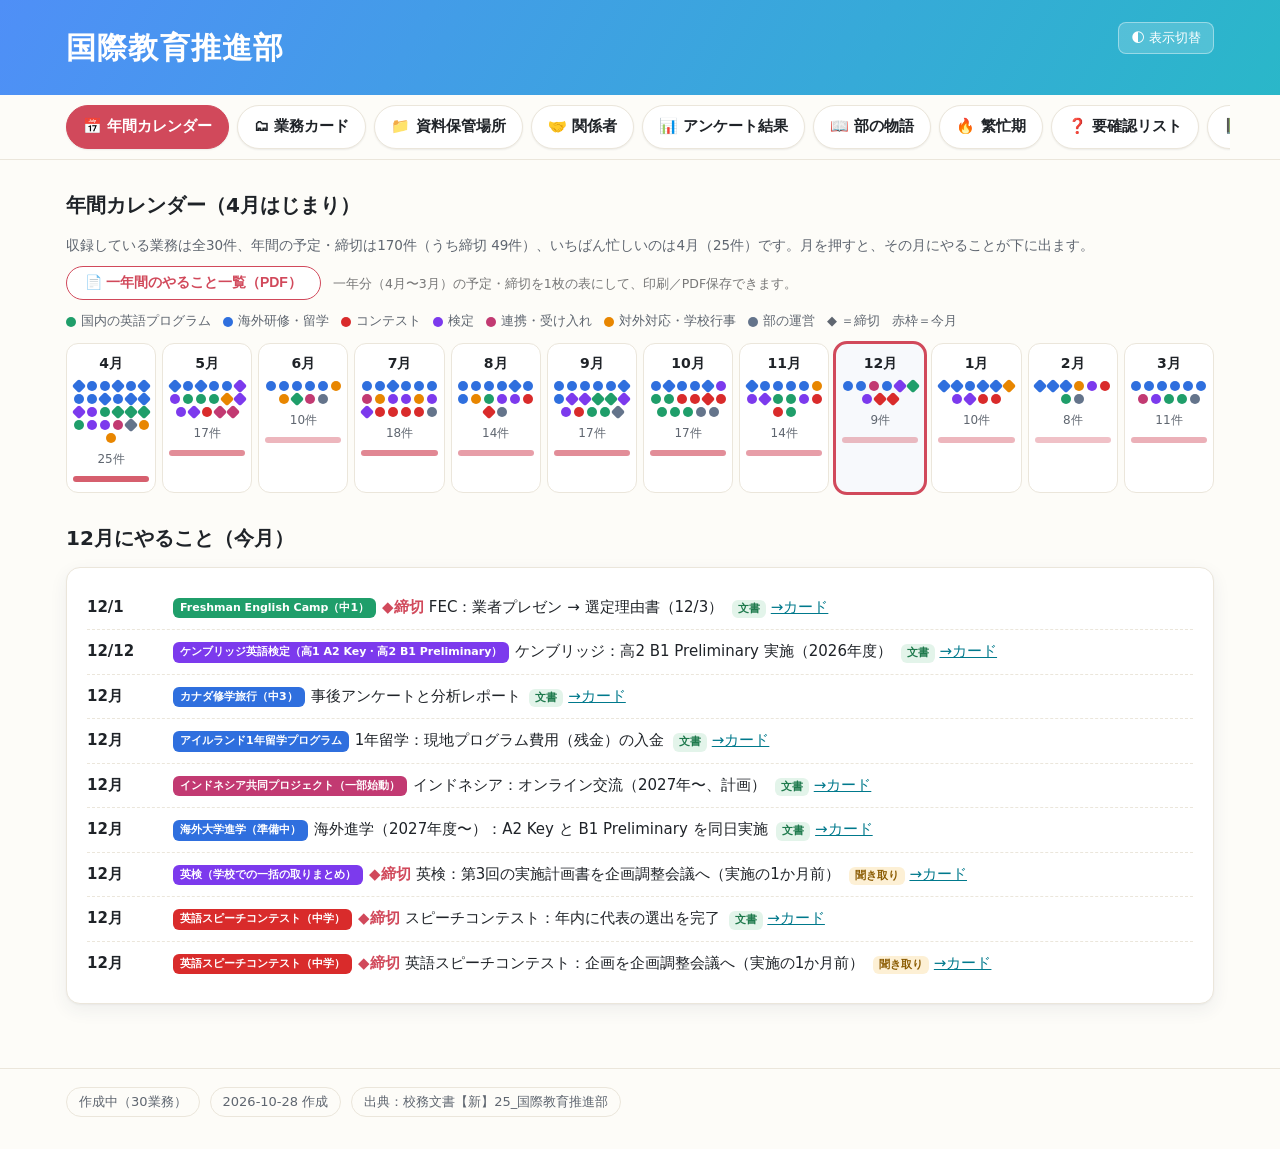
==== commit f75e90b9: "Kokusai dashboard: split top into calendar page and handover page" ====
--- a/hdb-96WJHQErrHXxQ9Q8/kokusai.html
+++ b/hdb-96WJHQErrHXxQ9Q8/kokusai.html
@@ -19,6 +19,8 @@
 <nav class="tabs"><div class="wrap" id="tabs"></div></nav>
 <div class="wrap">
   <section class="view" id="v-top"></section>
+  <section class="view" id="v-cal"></section>
+  <section class="view" id="v-handover"></section>
   <section class="view" id="v-cards"></section>
   <section class="view" id="v-people"></section>
   <section class="view" id="v-survey"></section>
--- a/hdb-96WJHQErrHXxQ9Q8/style.css
+++ b/hdb-96WJHQErrHXxQ9Q8/style.css
@@ -795,6 +795,8 @@
 table.yt th,table.yt td{border:1px solid #bbb;padding:4px 7px;vertical-align:top;text-align:left}
 table.yt thead th{background:#eef1f5}
 table.yt td.yt-mon{font-weight:700;text-align:center;background:#f6f8fa;font-size:12.5px;white-space:nowrap}
+table.yt tr.yt-monrow td{background:#e8edf3;font-weight:700;font-size:12.5px}
+@media print{table.yt tr.yt-monrow{break-after:avoid}}
 table.yt td.yt-when{white-space:nowrap}
 table.yt td.yt-card{white-space:normal}
 @media print{table.yt thead{display:table-header-group} table.yt{font-size:10.5px}}
